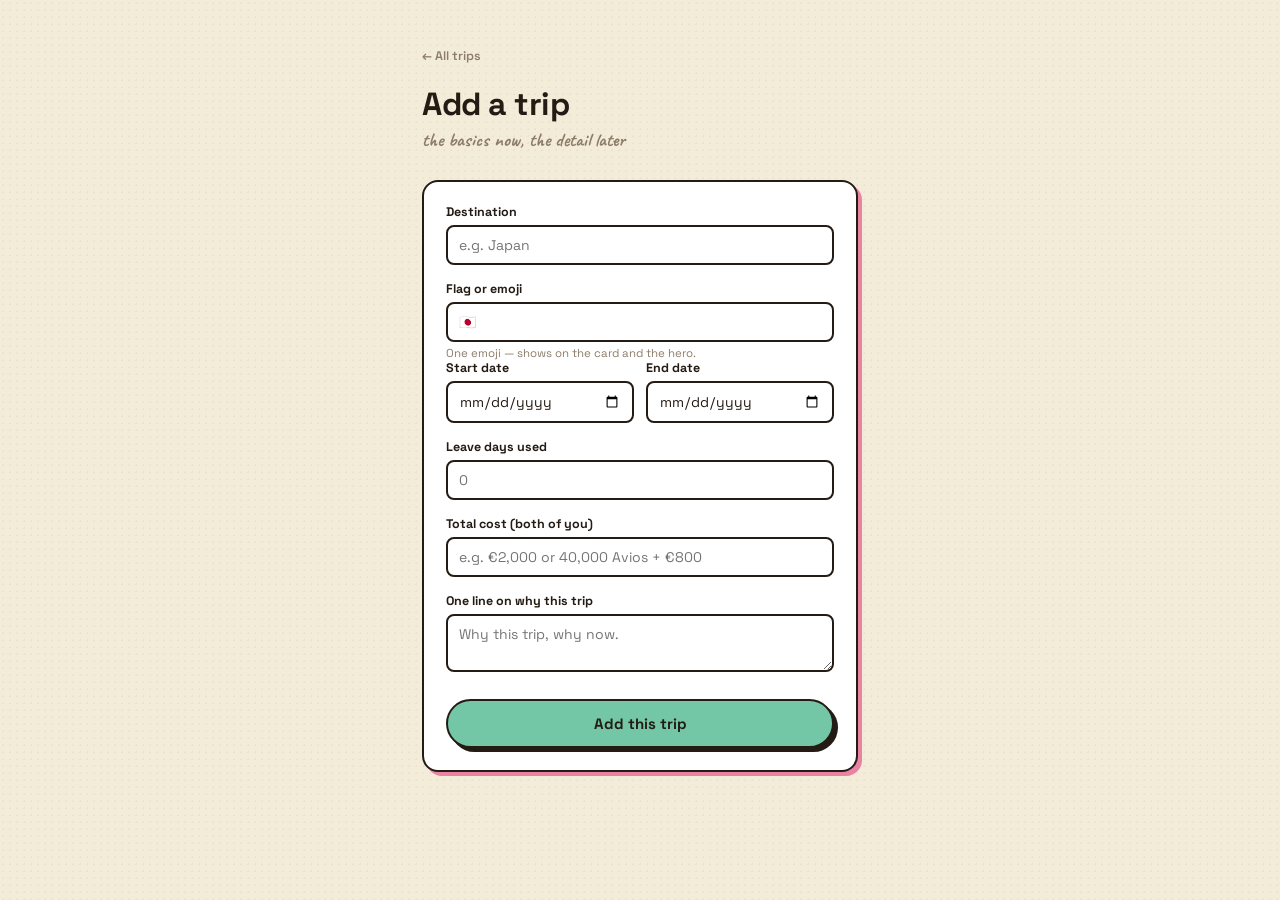
==== add-trip.html @ ba40b64e "Add files via upload" ====
<!DOCTYPE html>
<html lang="en">
<head>
<meta charset="UTF-8">
<meta name="viewport" content="width=device-width, initial-scale=1.0">
<title>Add a trip</title>
<link rel="preconnect" href="https://fonts.googleapis.com">
<link href="https://fonts.googleapis.com/css2?family=Caveat:wght@600;700&family=Space+Grotesk:wght@500;700&display=swap" rel="stylesheet">
<style>
  :root{ --pink:#EA82A3; --mint:#74C7A6; --yellow:#F0C665; --sky:#7BB0DE; --ink:#241C14; --muted:#8C7C68; }
  *{box-sizing:border-box;}
  body{
    margin:0; background:#F3ECD9; background-image:radial-gradient(circle, rgba(0,0,0,0.045) 1px, transparent 1px);
    background-size:7px 7px; color:var(--ink); font-family:'Space Grotesk',-apple-system,sans-serif;
  }
  a{ color:inherit; }
  .wrap{ max-width:480px; margin:0 auto; padding:44px 22px 90px; }
  .back{ display:inline-block; font-size:12.5px; color:var(--muted); font-weight:600; text-decoration:none; margin-bottom:20px; }
  h1{ font-size:32px; font-weight:700; margin:0 0 4px; letter-spacing:-0.5px; }
  p.sub{ font-family:'Caveat',cursive; font-weight:700; font-size:19px; color:var(--muted); margin:2px 0 28px; }

  .card{ background:#fff; border:2px solid var(--ink); border-radius:16px; padding:22px; box-shadow:4px 4px 0 var(--pink); }
  label{ display:block; font-size:12.5px; font-weight:700; margin:16px 0 5px; }
  label:first-of-type{ margin-top:0; }
  input, textarea{
    width:100%; font-family:'Space Grotesk',sans-serif; font-size:14px; padding:9px 11px;
    border:2px solid var(--ink); border-radius:8px; background:#fff; color:var(--ink);
  }
  input:focus, textarea:focus{ outline:2px solid var(--sky); outline-offset:1px; }
  .row2{ display:flex; gap:12px; }
  .row2 > div{ flex:1; }
  .hint{ font-size:11.5px; color:var(--muted); margin-top:4px; }

  button.submit{
    margin-top:22px; width:100%; background:var(--mint); border:2px solid var(--ink); color:var(--ink);
    font-family:'Space Grotesk',sans-serif; font-size:15px; font-weight:700; padding:13px 20px;
    border-radius:30px; cursor:pointer; box-shadow:4px 4px 0 var(--ink);
  }
  button.submit:disabled{ opacity:0.6; cursor:default; }

  .msg{ margin-top:16px; font-size:13px; padding:12px 14px; border-radius:10px; border:2px solid var(--ink); display:none; }
  .msg.ok{ background:var(--mint); }
  .msg.err{ background:var(--pink); }
  .msg a{ text-decoration:underline; font-weight:700; }
</style>
</head>
<body>
<div class="wrap">
  <a class="back" href="index.html">&larr; All trips</a>
  <h1>Add a trip</h1>
  <p class="sub">the basics now, the detail later</p>

  <div class="card">
    <form id="tripform">
      <label for="name">Destination</label>
      <input id="name" required placeholder="e.g. Japan">

      <label for="flag">Flag or emoji</label>
      <input id="flag" placeholder="🇯🇵" maxlength="8">
      <div class="hint">One emoji — shows on the card and the hero.</div>

      <div class="row2">
        <div>
          <label for="startDate">Start date</label>
          <input id="startDate" type="date" required>
        </div>
        <div>
          <label for="endDate">End date</label>
          <input id="endDate" type="date" required>
        </div>
      </div>

      <label for="leaveDays">Leave days used</label>
      <input id="leaveDays" type="number" min="0" step="1" placeholder="0">

      <label for="totalCost">Total cost (both of you)</label>
      <input id="totalCost" placeholder="e.g. €2,000 or 40,000 Avios + €800">

      <label for="pitch">One line on why this trip</label>
      <textarea id="pitch" rows="2" placeholder="Why this trip, why now."></textarea>

      <button class="submit" type="submit">Add this trip</button>
    </form>
    <div class="msg" id="msg"></div>
  </div>
</div>
<script>
  document.getElementById('tripform').addEventListener('submit', async function(e){
    e.preventDefault();
    var btn = e.target.querySelector('button.submit');
    var msg = document.getElementById('msg');
    btn.disabled = true; btn.textContent = 'Adding\u2026';
    msg.style.display = 'none';

    var payload = {
      name: document.getElementById('name').value,
      flag: document.getElementById('flag').value,
      startDate: document.getElementById('startDate').value,
      endDate: document.getElementById('endDate').value,
      leaveDays: document.getElementById('leaveDays').value,
      totalCost: document.getElementById('totalCost').value,
      pitch: document.getElementById('pitch').value
    };

    try {
      var r = await fetch('/api/add-trip', {
        method: 'POST',
        headers: { 'Content-Type': 'application/json' },
        body: JSON.stringify(payload)
      });
      var data = await r.json();
      if (!r.ok) throw new Error(data.error || 'Something went wrong.');

      msg.className = 'msg ok';
      msg.innerHTML = '<strong>' + payload.name + '</strong> is on the site. It can take up to a minute to go live while it redeploys. <a href="trips/' + data.slug + '.html">Open it</a> or <a href="index.html">go back to all trips</a>.';
      msg.style.display = 'block';
      e.target.reset();
    } catch (err) {
      msg.className = 'msg err';
      msg.textContent = err.message;
      msg.style.display = 'block';
    } finally {
      btn.disabled = false; btn.textContent = 'Add this trip';
    }
  });
</script>
</body>
</html>
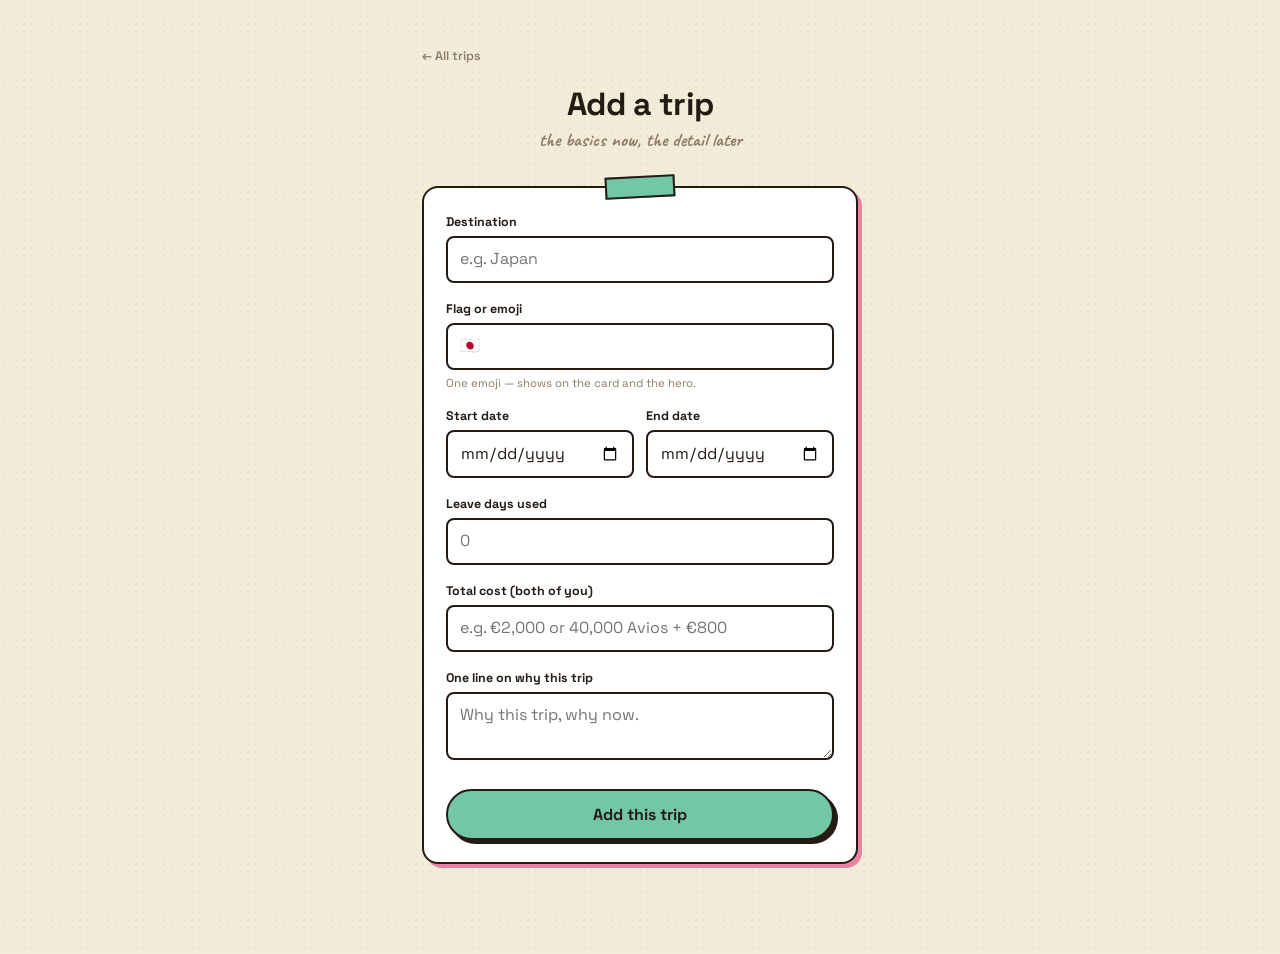
==== commit de3b96a9: "Add files via upload" ====
--- a/add-trip.html
+++ b/add-trip.html
@@ -16,24 +16,37 @@
   a{ color:inherit; }
   .wrap{ max-width:480px; margin:0 auto; padding:44px 22px 90px; }
   .back{ display:inline-block; font-size:12.5px; color:var(--muted); font-weight:600; text-decoration:none; margin-bottom:20px; }
-  h1{ font-size:32px; font-weight:700; margin:0 0 4px; letter-spacing:-0.5px; }
-  p.sub{ font-family:'Caveat',cursive; font-weight:700; font-size:19px; color:var(--muted); margin:2px 0 28px; }
+  h1{ font-size:32px; font-weight:700; margin:0 0 4px; letter-spacing:-0.5px; text-align:center; }
+  p.sub{ font-family:'Caveat',cursive; font-weight:700; font-size:19px; color:var(--muted); margin:2px 0 34px; text-align:center; }
 
-  .card{ background:#fff; border:2px solid var(--ink); border-radius:16px; padding:22px; box-shadow:4px 4px 0 var(--pink); }
-  label{ display:block; font-size:12.5px; font-weight:700; margin:16px 0 5px; }
-  label:first-of-type{ margin-top:0; }
+  .card{
+    background:#fff; border:2px solid var(--ink); border-radius:16px; padding:26px 22px 22px;
+    box-shadow:4px 4px 0 var(--pink); position:relative;
+  }
+  .card .tape{
+    position:absolute; top:-12px; left:50%; transform:translateX(-50%) rotate(-3deg);
+    width:70px; height:22px; background:var(--mint); border:2px solid var(--ink); z-index:2;
+  }
+
+  /* every field group gets the exact same top spacing, no exceptions to remember */
+  .field{ margin-top:18px; }
+  .field:first-child{ margin-top:0; }
+  label{ display:block; font-size:12.5px; font-weight:700; margin-bottom:6px; }
+
   input, textarea{
-    width:100%; font-family:'Space Grotesk',sans-serif; font-size:14px; padding:9px 11px;
-    border:2px solid var(--ink); border-radius:8px; background:#fff; color:var(--ink);
+    width:100%; min-width:0; font-family:'Space Grotesk',sans-serif; font-size:16px; padding:11px 12px;
+    border:2px solid var(--ink); border-radius:8px; background:#fff; color:var(--ink); line-height:1.3;
   }
+  textarea{ resize:vertical; }
   input:focus, textarea:focus{ outline:2px solid var(--sky); outline-offset:1px; }
+
   .row2{ display:flex; gap:12px; }
-  .row2 > div{ flex:1; }
-  .hint{ font-size:11.5px; color:var(--muted); margin-top:4px; }
+  .row2 > div{ flex:1 1 0; min-width:0; }
+  .hint{ font-size:11.5px; color:var(--muted); margin-top:6px; }
 
   button.submit{
-    margin-top:22px; width:100%; background:var(--mint); border:2px solid var(--ink); color:var(--ink);
-    font-family:'Space Grotesk',sans-serif; font-size:15px; font-weight:700; padding:13px 20px;
+    margin-top:24px; width:100%; background:var(--mint); border:2px solid var(--ink); color:var(--ink);
+    font-family:'Space Grotesk',sans-serif; font-size:16px; font-weight:700; padding:13px 20px;
     border-radius:30px; cursor:pointer; box-shadow:4px 4px 0 var(--ink);
   }
   button.submit:disabled{ opacity:0.6; cursor:default; }
@@ -51,15 +64,20 @@
   <p class="sub">the basics now, the detail later</p>
 
   <div class="card">
+    <div class="tape"></div>
     <form id="tripform">
-      <label for="name">Destination</label>
-      <input id="name" required placeholder="e.g. Japan">
+      <div class="field">
+        <label for="name">Destination</label>
+        <input id="name" required placeholder="e.g. Japan">
+      </div>
 
-      <label for="flag">Flag or emoji</label>
-      <input id="flag" placeholder="🇯🇵" maxlength="8">
-      <div class="hint">One emoji — shows on the card and the hero.</div>
+      <div class="field">
+        <label for="flag">Flag or emoji</label>
+        <input id="flag" placeholder="🇯🇵" maxlength="8">
+        <div class="hint">One emoji &mdash; shows on the card and the hero.</div>
+      </div>
 
-      <div class="row2">
+      <div class="field row2">
         <div>
           <label for="startDate">Start date</label>
           <input id="startDate" type="date" required>
@@ -70,14 +88,20 @@
         </div>
       </div>
 
-      <label for="leaveDays">Leave days used</label>
-      <input id="leaveDays" type="number" min="0" step="1" placeholder="0">
+      <div class="field">
+        <label for="leaveDays">Leave days used</label>
+        <input id="leaveDays" type="number" min="0" step="1" placeholder="0">
+      </div>
 
-      <label for="totalCost">Total cost (both of you)</label>
-      <input id="totalCost" placeholder="e.g. €2,000 or 40,000 Avios + €800">
+      <div class="field">
+        <label for="totalCost">Total cost (both of you)</label>
+        <input id="totalCost" placeholder="e.g. €2,000 or 40,000 Avios + €800">
+      </div>
 
-      <label for="pitch">One line on why this trip</label>
-      <textarea id="pitch" rows="2" placeholder="Why this trip, why now."></textarea>
+      <div class="field">
+        <label for="pitch">One line on why this trip</label>
+        <textarea id="pitch" rows="2" placeholder="Why this trip, why now."></textarea>
+      </div>
 
       <button class="submit" type="submit">Add this trip</button>
     </form>
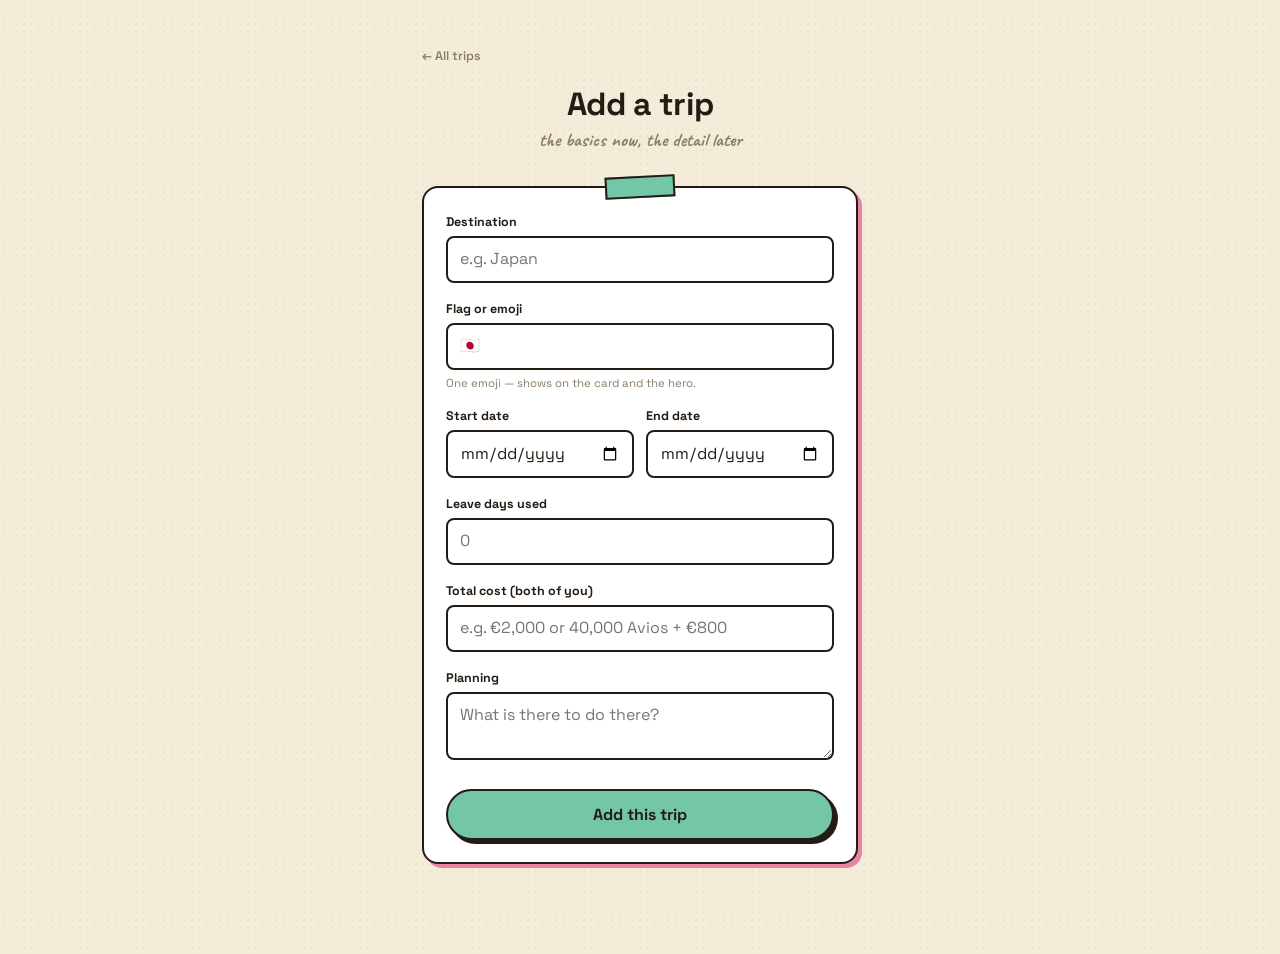
==== commit 46a6e2e1: "Update add-trip.html" ====
--- a/add-trip.html
+++ b/add-trip.html
@@ -99,8 +99,8 @@
       </div>
 
       <div class="field">
-        <label for="pitch">One line on why this trip</label>
-        <textarea id="pitch" rows="2" placeholder="Why this trip, why now."></textarea>
+        <label for="pitch">Planning</label>
+        <textarea id="pitch" rows="2" placeholder="What is there to do there?"></textarea>
       </div>
 
       <button class="submit" type="submit">Add this trip</button>
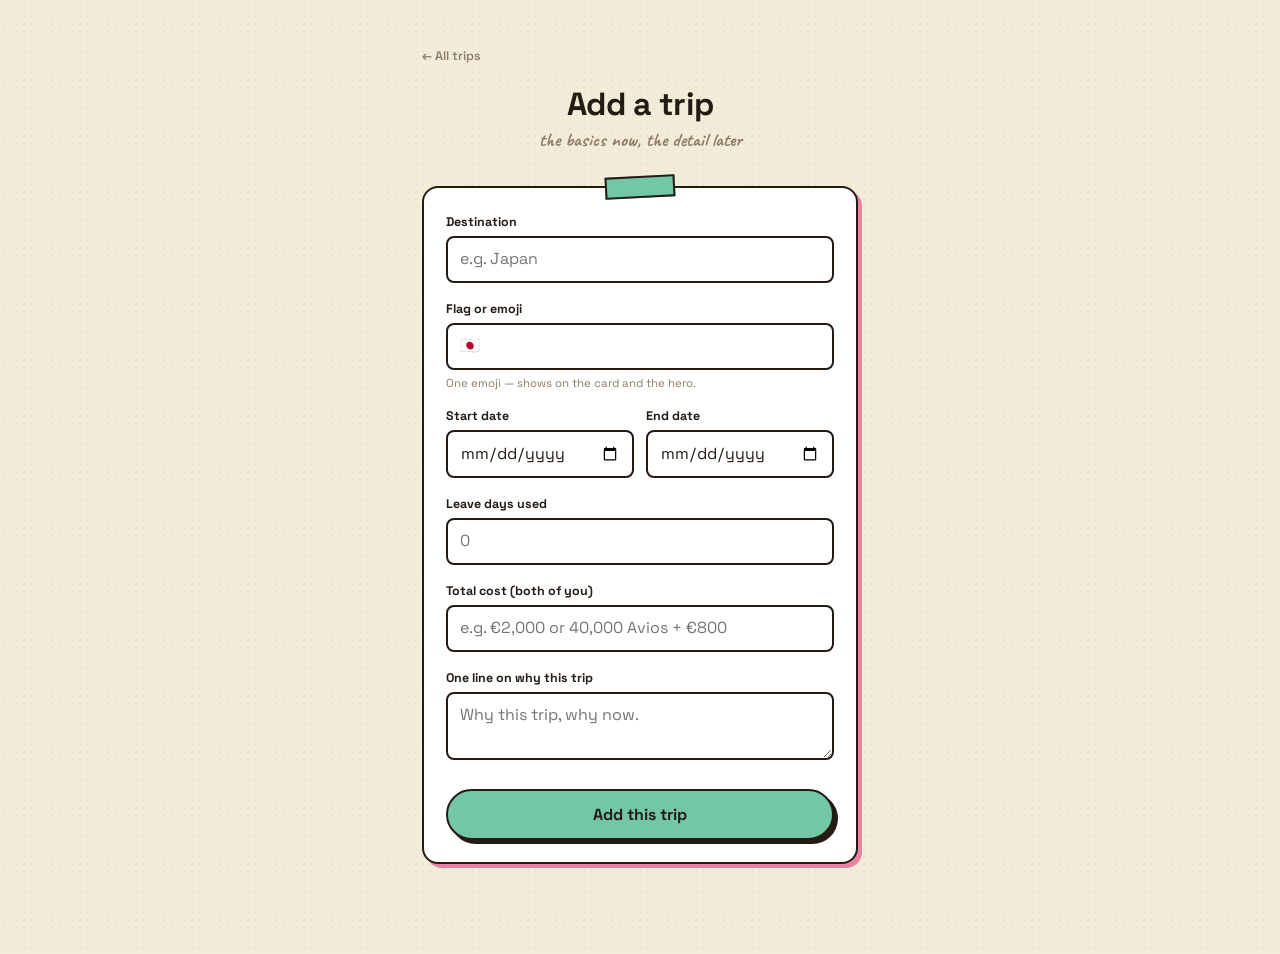
==== commit ca24011e: "Add files via upload" ====
--- a/add-trip.html
+++ b/add-trip.html
@@ -3,7 +3,11 @@
 <head>
 <meta charset="UTF-8">
 <meta name="viewport" content="width=device-width, initial-scale=1.0">
-<title>Add a trip</title>
+<title>Tripsy · Add a trip</title>
+<link rel="icon" type="image/svg+xml" href="favicon.svg">
+<link rel="icon" type="image/png" sizes="32x32" href="favicon-32.png">
+<link rel="icon" type="image/png" sizes="16x16" href="favicon-16.png">
+<link rel="apple-touch-icon" href="apple-touch-icon.png">
 <link rel="preconnect" href="https://fonts.googleapis.com">
 <link href="https://fonts.googleapis.com/css2?family=Caveat:wght@600;700&family=Space+Grotesk:wght@500;700&display=swap" rel="stylesheet">
 <style>
@@ -99,8 +103,8 @@
       </div>
 
       <div class="field">
-        <label for="pitch">Planning</label>
-        <textarea id="pitch" rows="2" placeholder="What is there to do there?"></textarea>
+        <label for="pitch">One line on why this trip</label>
+        <textarea id="pitch" rows="2" placeholder="Why this trip, why now."></textarea>
       </div>
 
       <button class="submit" type="submit">Add this trip</button>
